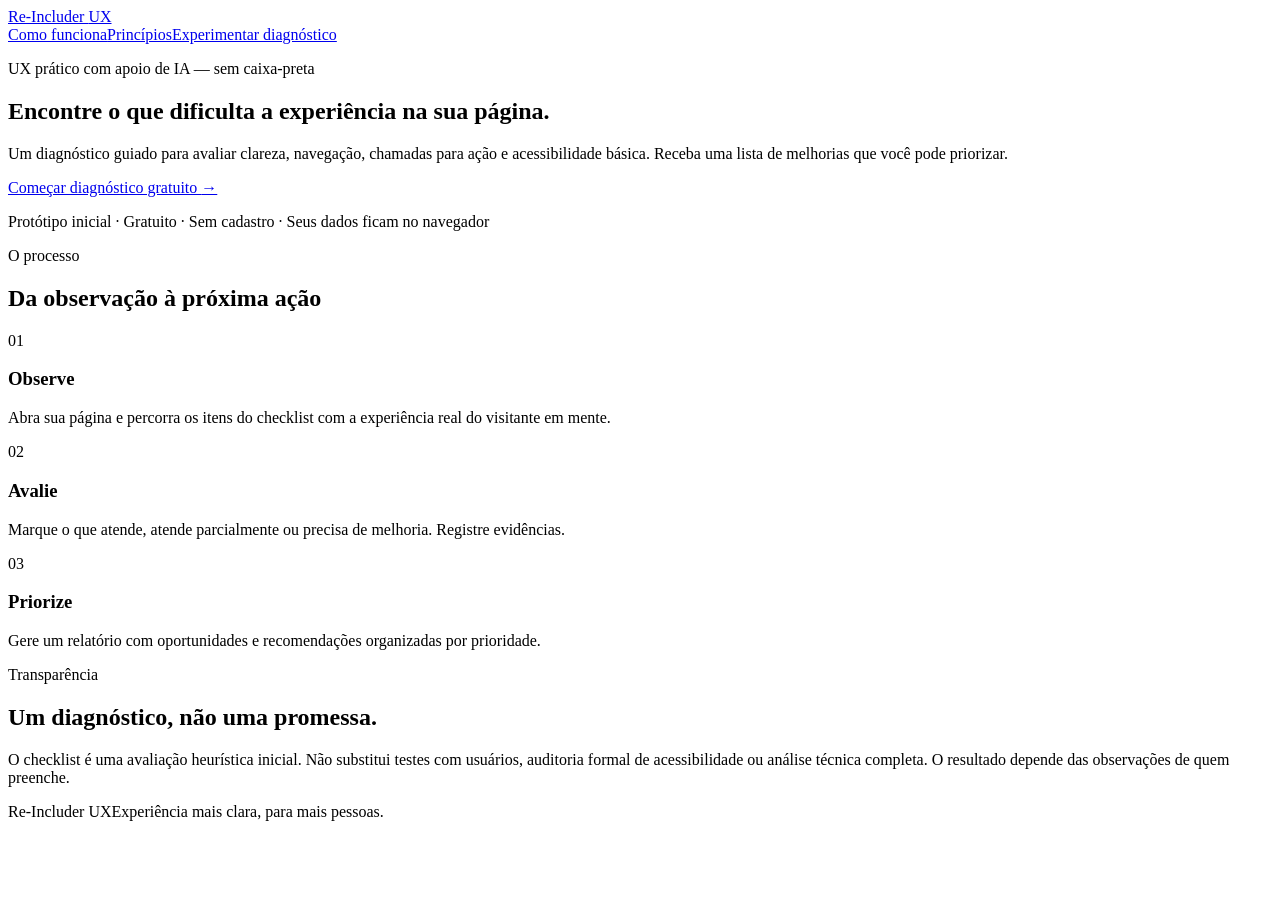
==== index.html @ 86ac6e53 "Implementa primeiro protótipo web do UX Audit Lite" ====
<!doctype html>
<html lang="pt-BR">
<head>
  <meta charset="utf-8">
  <meta name="viewport" content="width=device-width, initial-scale=1">
  <meta name="description" content="Diagnóstico prático de UX para páginas digitais. Identifique oportunidades de melhoria em clareza, navegação, conversão e acessibilidade.">
  <meta name="theme-color" content="#f5f7f6">
  <title>Re-Includer UX — UX mais claro, decisões melhores</title>
  <link rel="stylesheet" href="site/styles.css">
</head>
<body>
  <header class="topbar">
    <a class="brand" href="./" aria-label="Re-Includer UX — início">Re-Includer <span>UX</span></a>
    <nav aria-label="Navegação principal"><a href="#como-funciona">Como funciona</a><a href="#principios">Princípios</a><a class="nav-cta" href="tools/ux-audit-lite/">Experimentar diagnóstico</a></nav>
  </header>
  <main>
    <section class="hero">
      <p class="eyebrow">UX prático com apoio de IA — sem caixa-preta</p>
      <h1>Encontre o que dificulta a experiência na sua página.</h1>
      <p class="intro">Um diagnóstico guiado para avaliar clareza, navegação, chamadas para ação e acessibilidade básica. Receba uma lista de melhorias que você pode priorizar.</p>
      <a class="button" href="tools/ux-audit-lite/">Começar diagnóstico gratuito <span aria-hidden="true">→</span></a>
      <p class="micro">Protótipo inicial · Gratuito · Sem cadastro · Seus dados ficam no navegador</p>
    </section>
    <section class="section" id="como-funciona">
      <p class="eyebrow">O processo</p><h2>Da observação à próxima ação</h2>
      <div class="steps">
        <article><span>01</span><h3>Observe</h3><p>Abra sua página e percorra os itens do checklist com a experiência real do visitante em mente.</p></article>
        <article><span>02</span><h3>Avalie</h3><p>Marque o que atende, atende parcialmente ou precisa de melhoria. Registre evidências.</p></article>
        <article><span>03</span><h3>Priorize</h3><p>Gere um relatório com oportunidades e recomendações organizadas por prioridade.</p></article>
      </div>
    </section>
    <section class="section principles" id="principios">
      <p class="eyebrow">Transparência</p><h2>Um diagnóstico, não uma promessa.</h2>
      <p>O checklist é uma avaliação heurística inicial. Não substitui testes com usuários, auditoria formal de acessibilidade ou análise técnica completa. O resultado depende das observações de quem preenche.</p>
    </section>
  </main>
  <footer><span>Re-Includer UX</span><span>Experiência mais clara, para mais pessoas.</span></footer>
</body>
</html>
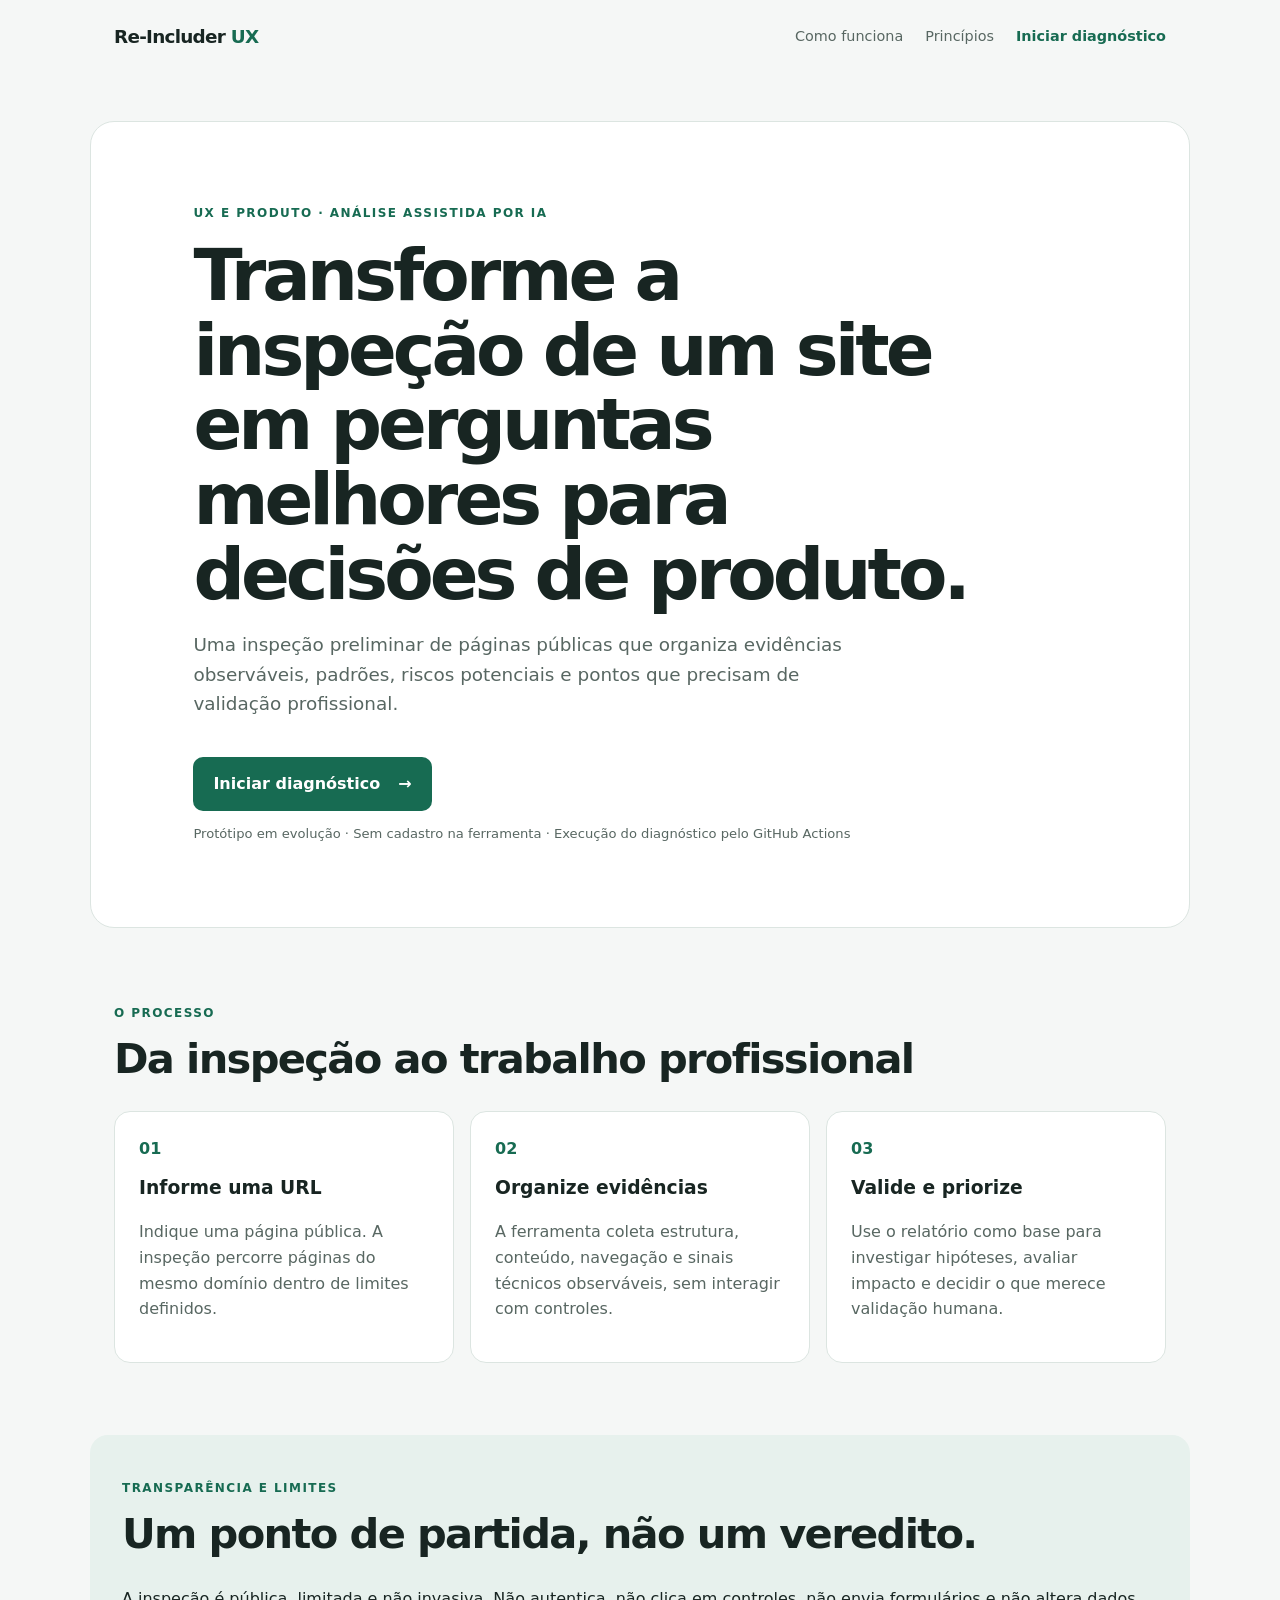
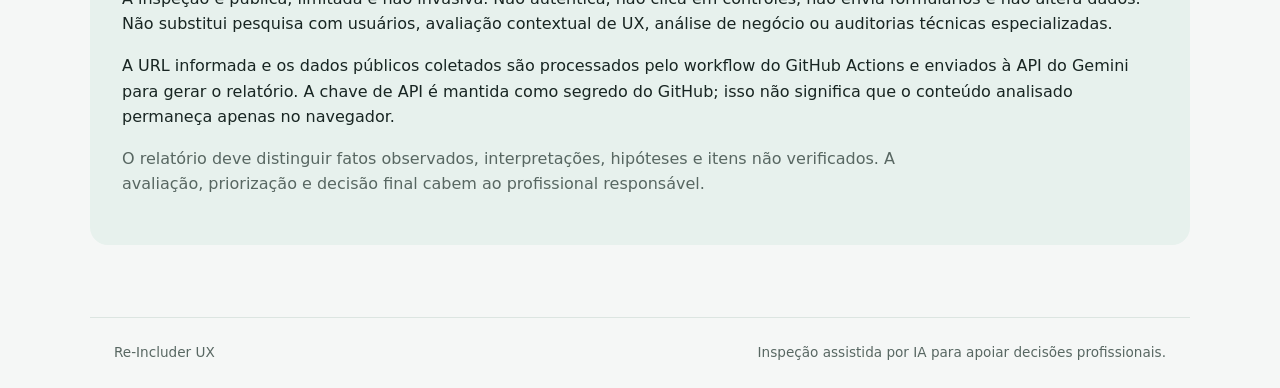
==== commit 8e2b6227: "Align homepage with current non-invasive UX diagnosis" ====
--- a/index.html
+++ b/index.html
@@ -3,37 +3,45 @@
 <head>
   <meta charset="utf-8">
   <meta name="viewport" content="width=device-width, initial-scale=1">
-  <meta name="description" content="Diagnóstico prático de UX para páginas digitais. Identifique oportunidades de melhoria em clareza, navegação, conversão e acessibilidade.">
+  <meta name="description" content="Inspeção preliminar, limitada e não invasiva de sites públicos para apoiar decisões de UX e produto.">
   <meta name="theme-color" content="#f5f7f6">
-  <title>Re-Includer UX — UX mais claro, decisões melhores</title>
+  <title>Re-Includer UX — Diagnóstico de produto</title>
   <link rel="stylesheet" href="site/styles.css">
 </head>
 <body>
   <header class="topbar">
     <a class="brand" href="./" aria-label="Re-Includer UX — início">Re-Includer <span>UX</span></a>
-    <nav aria-label="Navegação principal"><a href="#como-funciona">Como funciona</a><a href="#principios">Princípios</a><a class="nav-cta" href="tools/ux-audit-lite/">Experimentar diagnóstico</a></nav>
+    <nav aria-label="Navegação principal">
+      <a href="#como-funciona">Como funciona</a>
+      <a href="#principios">Princípios</a>
+      <a class="nav-cta" href="tools/ux-audit-lite/">Iniciar diagnóstico</a>
+    </nav>
   </header>
   <main>
     <section class="hero">
-      <p class="eyebrow">UX prático com apoio de IA — sem caixa-preta</p>
-      <h1>Encontre o que dificulta a experiência na sua página.</h1>
-      <p class="intro">Um diagnóstico guiado para avaliar clareza, navegação, chamadas para ação e acessibilidade básica. Receba uma lista de melhorias que você pode priorizar.</p>
-      <a class="button" href="tools/ux-audit-lite/">Começar diagnóstico gratuito <span aria-hidden="true">→</span></a>
-      <p class="micro">Protótipo inicial · Gratuito · Sem cadastro · Seus dados ficam no navegador</p>
+      <p class="eyebrow">UX e produto · análise assistida por IA</p>
+      <h1>Transforme a inspeção de um site em perguntas melhores para decisões de produto.</h1>
+      <p class="intro">Uma inspeção preliminar de páginas públicas que organiza evidências observáveis, padrões, riscos potenciais e pontos que precisam de validação profissional.</p>
+      <a class="button" href="tools/ux-audit-lite/">Iniciar diagnóstico <span aria-hidden="true">→</span></a>
+      <p class="micro">Protótipo em evolução · Sem cadastro na ferramenta · Execução do diagnóstico pelo GitHub Actions</p>
     </section>
     <section class="section" id="como-funciona">
-      <p class="eyebrow">O processo</p><h2>Da observação à próxima ação</h2>
+      <p class="eyebrow">O processo</p>
+      <h2>Da inspeção ao trabalho profissional</h2>
       <div class="steps">
-        <article><span>01</span><h3>Observe</h3><p>Abra sua página e percorra os itens do checklist com a experiência real do visitante em mente.</p></article>
-        <article><span>02</span><h3>Avalie</h3><p>Marque o que atende, atende parcialmente ou precisa de melhoria. Registre evidências.</p></article>
-        <article><span>03</span><h3>Priorize</h3><p>Gere um relatório com oportunidades e recomendações organizadas por prioridade.</p></article>
+        <article><span>01</span><h3>Informe uma URL</h3><p>Indique uma página pública. A inspeção percorre páginas do mesmo domínio dentro de limites definidos.</p></article>
+        <article><span>02</span><h3>Organize evidências</h3><p>A ferramenta coleta estrutura, conteúdo, navegação e sinais técnicos observáveis, sem interagir com controles.</p></article>
+        <article><span>03</span><h3>Valide e priorize</h3><p>Use o relatório como base para investigar hipóteses, avaliar impacto e decidir o que merece validação humana.</p></article>
       </div>
     </section>
     <section class="section principles" id="principios">
-      <p class="eyebrow">Transparência</p><h2>Um diagnóstico, não uma promessa.</h2>
-      <p>O checklist é uma avaliação heurística inicial. Não substitui testes com usuários, auditoria formal de acessibilidade ou análise técnica completa. O resultado depende das observações de quem preenche.</p>
+      <p class="eyebrow">Transparência e limites</p>
+      <h2>Um ponto de partida, não um veredito.</h2>
+      <p>A inspeção é pública, limitada e não invasiva. Não autentica, não clica em controles, não envia formulários e não altera dados. Não substitui pesquisa com usuários, avaliação contextual de UX, análise de negócio ou auditorias técnicas especializadas.</p>
+      <p>A URL informada e os dados públicos coletados são processados pelo workflow do GitHub Actions e enviados à API do Gemini para gerar o relatório. A chave de API é mantida como segredo do GitHub; isso não significa que o conteúdo analisado permaneça apenas no navegador.</p>
+      <p>O relatório deve distinguir fatos observados, interpretações, hipóteses e itens não verificados. A avaliação, priorização e decisão final cabem ao profissional responsável.</p>
     </section>
   </main>
-  <footer><span>Re-Includer UX</span><span>Experiência mais clara, para mais pessoas.</span></footer>
+  <footer><span>Re-Includer UX</span><span>Inspeção assistida por IA para apoiar decisões profissionais.</span></footer>
 </body>
 </html>
--- a/site/styles.css
+++ b/site/styles.css
@@ -0,0 +1 @@
+:root{color-scheme:light;--ink:#182522;--muted:#586762;--line:#dce5e1;--paper:#f5f7f6;--white:#fff;--green:#176b52;--soft:#e7f1ed}*{box-sizing:border-box}html{scroll-behavior:smooth}body{margin:0;background:var(--paper);color:var(--ink);font:16px/1.6 system-ui,-apple-system,BlinkMacSystemFont,"Segoe UI",sans-serif}.topbar{max-width:1100px;margin:auto;padding:22px 24px;display:flex;align-items:center;justify-content:space-between;gap:20px}.brand{font-weight:800;font-size:1.15rem;color:var(--ink);text-decoration:none;letter-spacing:-.04em}.brand span{color:var(--green)}nav{display:flex;align-items:center;gap:22px}nav a{font-size:.9rem;color:var(--muted);text-decoration:none}nav a:hover{text-decoration:underline}.nav-cta{color:var(--green);font-weight:700}.hero{max-width:1100px;margin:48px auto 76px;padding:70px 8%;background:var(--white);border:1px solid var(--line);border-radius:24px}.eyebrow{text-transform:uppercase;letter-spacing:.12em;font-size:.75rem;font-weight:800;color:var(--green)}h1{max-width:780px;margin:14px 0 18px;font-size:clamp(2.4rem,6vw,4.5rem);line-height:1.04;letter-spacing:-.055em}.intro{max-width:650px;color:var(--muted);font-size:1.15rem}.button{display:inline-flex;gap:18px;align-items:center;margin-top:20px;padding:14px 20px;border-radius:10px;background:var(--green);color:white;text-decoration:none;font-weight:700}.button:hover{background:#10533f}.micro{font-size:.82rem;color:var(--muted);margin-top:12px}.section{max-width:1100px;margin:0 auto 72px;padding:0 24px}.section h2{font-size:clamp(1.8rem,4vw,2.6rem);line-height:1.15;letter-spacing:-.04em;margin:8px 0 28px}.steps{display:grid;grid-template-columns:repeat(3,1fr);gap:16px}.steps article{background:var(--white);padding:24px;border:1px solid var(--line);border-radius:16px}.steps article>span{color:var(--green);font-weight:800}.steps h3{margin:12px 0 4px}.steps p,.principles>p:last-child{color:var(--muted)}.principles{padding:32px;background:var(--soft);border-radius:18px}.principles>p:last-child{max-width:780px}footer{border-top:1px solid var(--line);padding:24px;display:flex;justify-content:space-between;gap:12px;color:var(--muted);font-size:.85rem;max-width:1100px;margin:auto}@media(max-width:700px){.topbar{align-items:flex-start;flex-direction:column}nav{flex-wrap:wrap;gap:12px 18px}.hero{margin:20px 14px 56px;padding:38px 24px}.steps{grid-template-columns:1fr}.section{margin-bottom:48px}footer{flex-direction:column}}@media(prefers-reduced-motion:reduce){html{scroll-behavior:auto}}
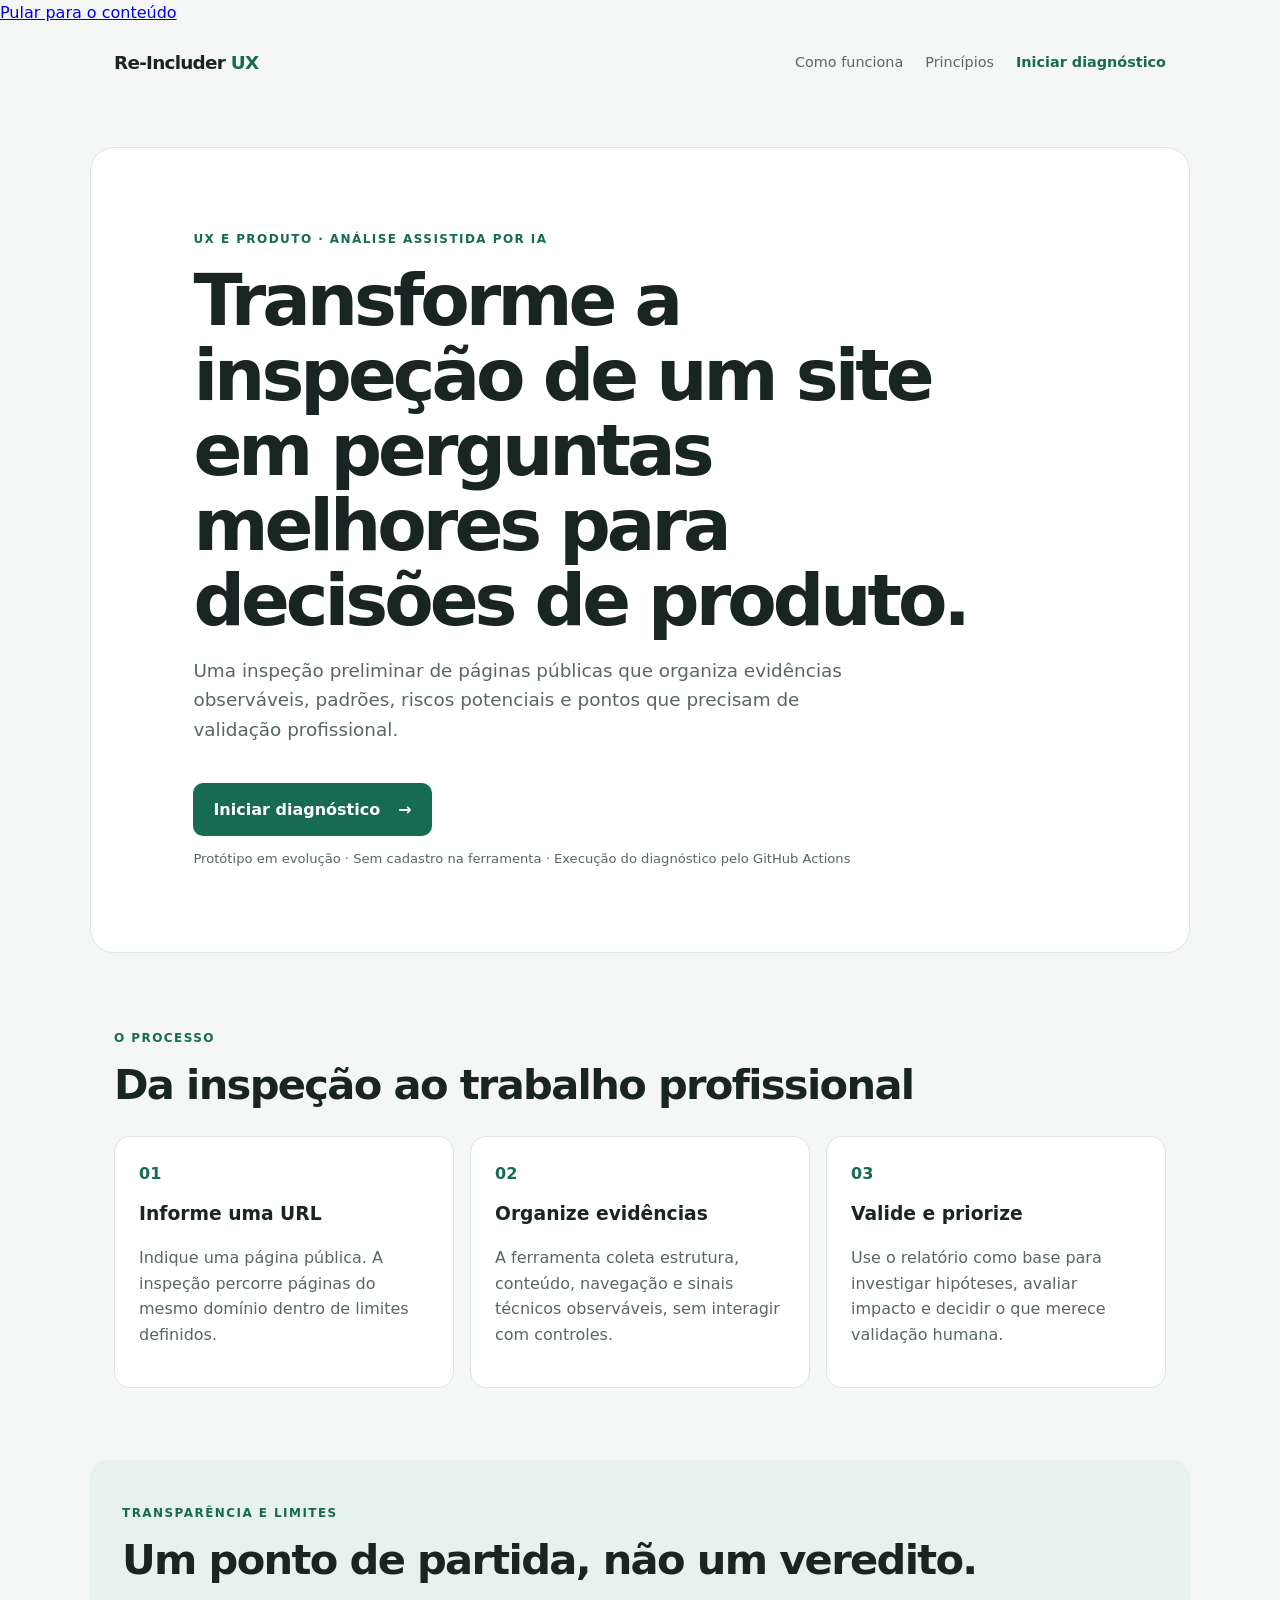
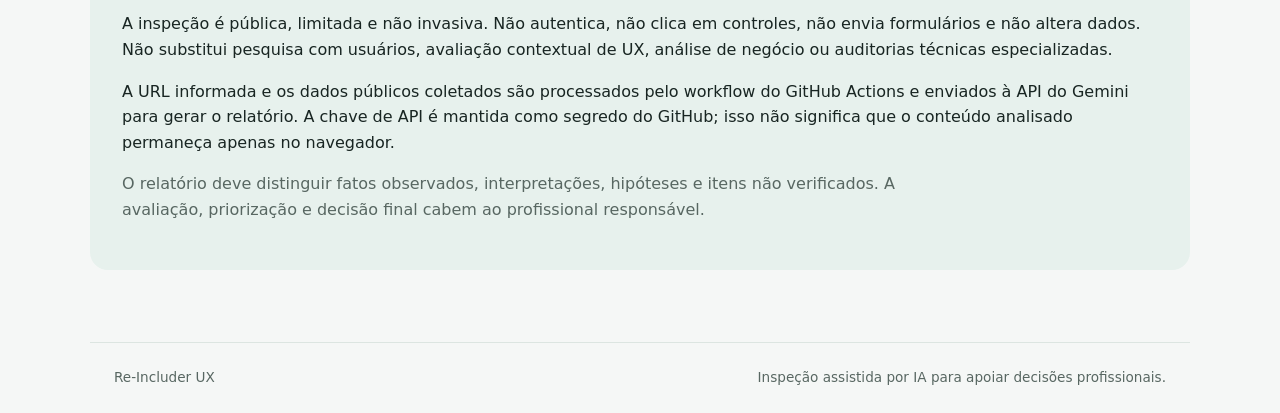
==== commit c78a082e: "Add skip navigation link to landing page" ====
--- a/index.html
+++ b/index.html
@@ -9,6 +9,7 @@
   <link rel="stylesheet" href="site/styles.css">
 </head>
 <body>
+  <a class="skip-link" href="#main-content">Pular para o conteúdo</a>
   <header class="topbar">
     <a class="brand" href="./" aria-label="Re-Includer UX — início">Re-Includer <span>UX</span></a>
     <nav aria-label="Navegação principal">
@@ -17,7 +18,7 @@
       <a class="nav-cta" href="tools/ux-audit-lite/">Iniciar diagnóstico</a>
     </nav>
   </header>
-  <main>
+  <main id="main-content">
     <section class="hero">
       <p class="eyebrow">UX e produto · análise assistida por IA</p>
       <h1>Transforme a inspeção de um site em perguntas melhores para decisões de produto.</h1>
